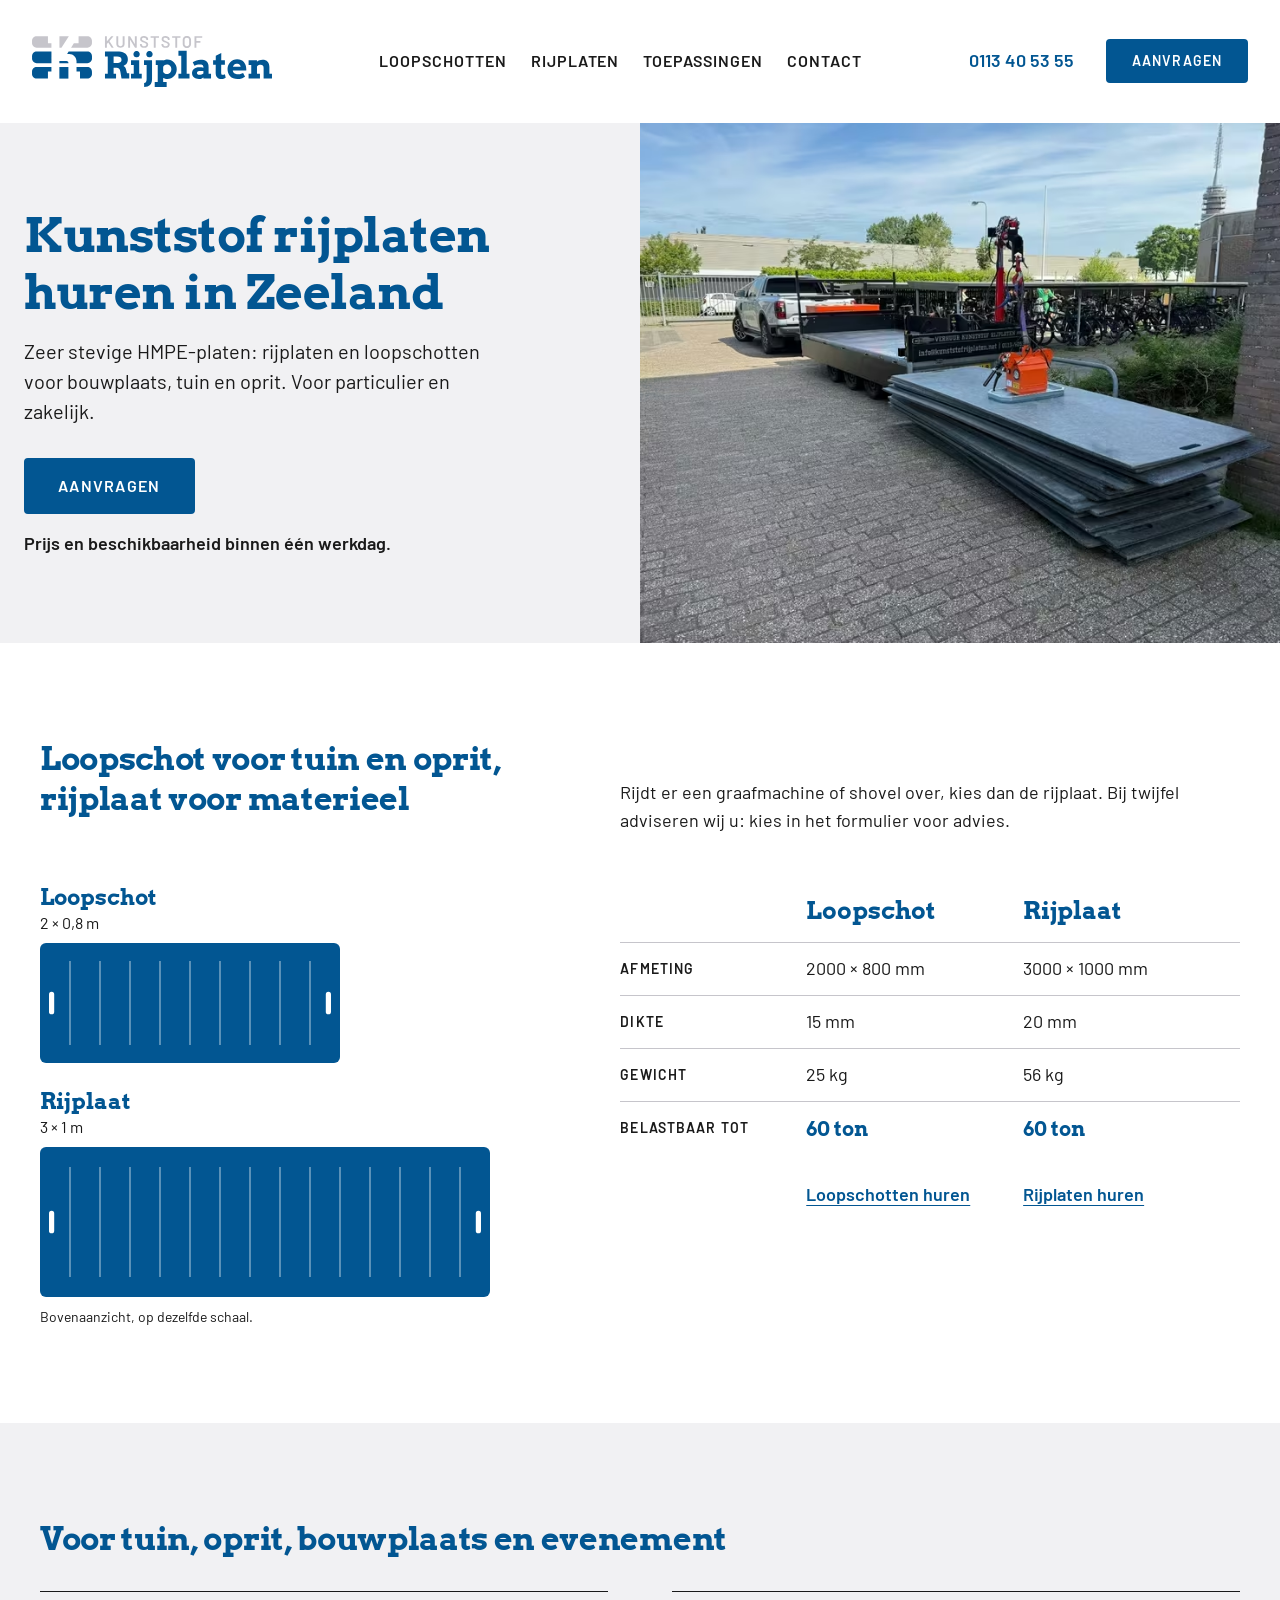
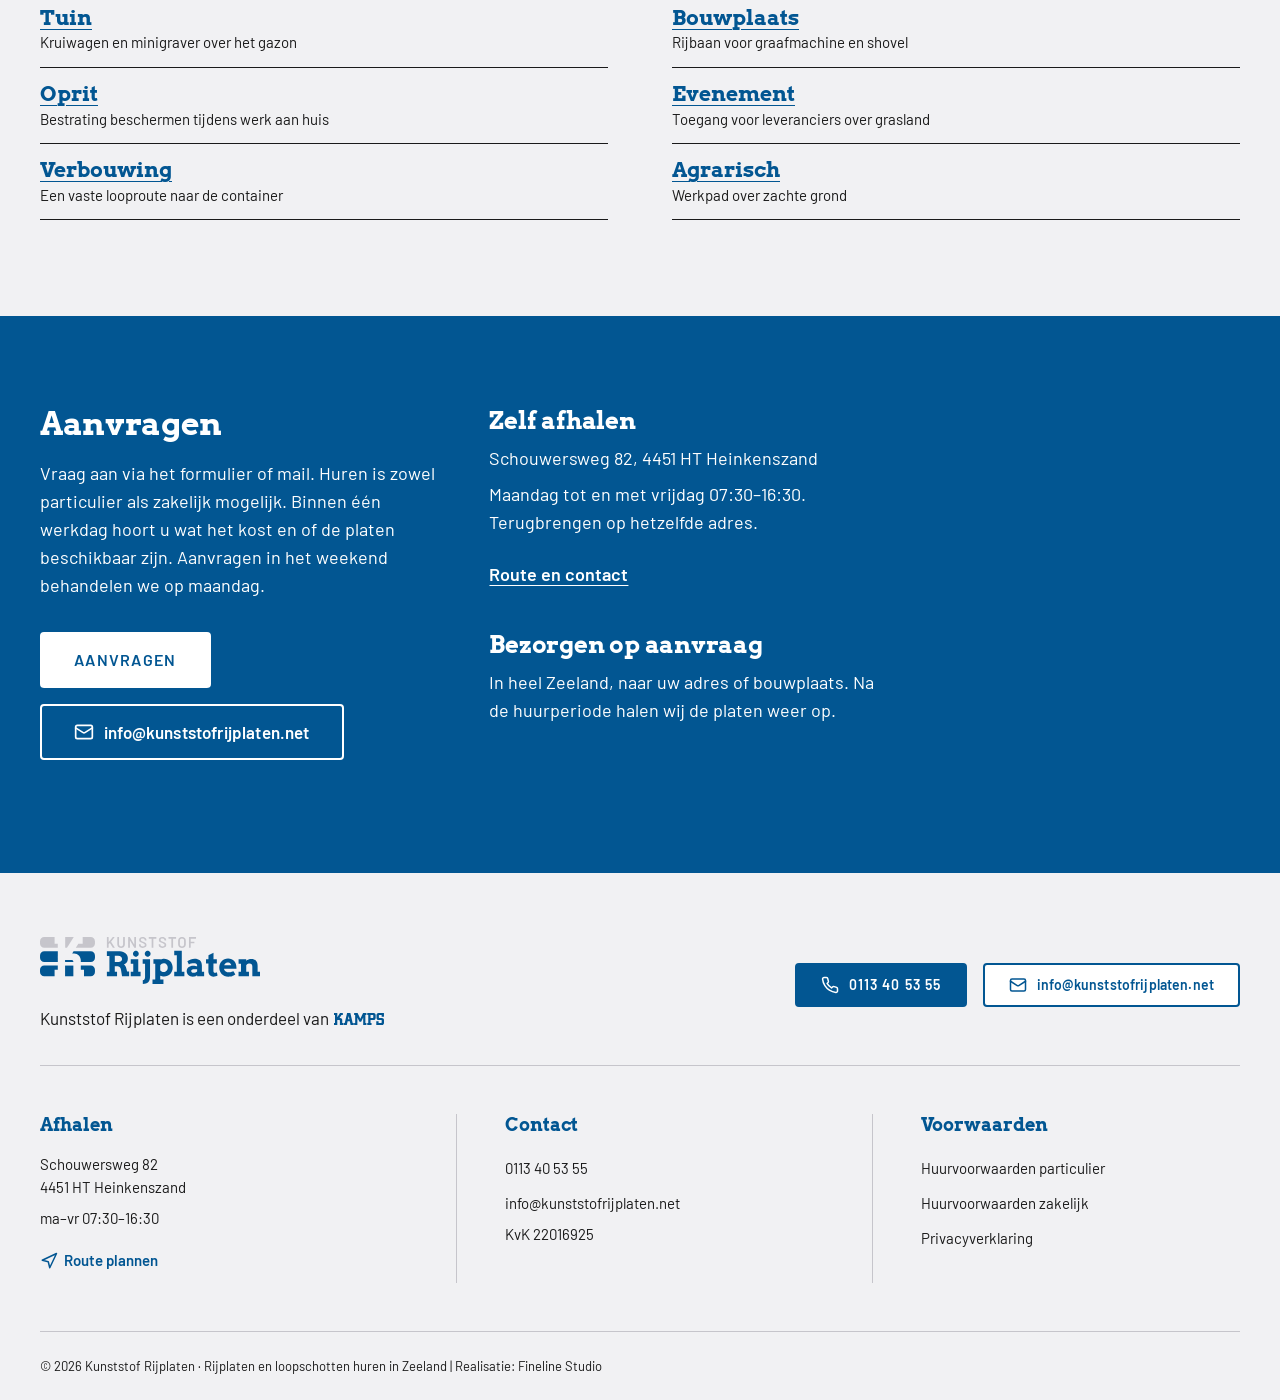
==== index.html @ 249c6bf2 "Lancering website" ====
<!doctype html>
<html lang="nl">
<head>
<meta charset="utf-8">
<meta name="viewport" content="width=device-width, initial-scale=1">
<meta http-equiv="Content-Security-Policy" content="default-src 'self'; script-src 'self'; style-src 'self'; img-src 'self'; font-src 'self'; connect-src 'self' https://formspree.io; form-action https://formspree.io; base-uri 'self'; object-src 'none'; upgrade-insecure-requests">
<meta name="referrer" content="strict-origin-when-cross-origin">
<title>Kunststof rijplaten huren in Zeeland | Kunststof Rijplaten</title>
<meta name="description" content="Rijplaten en loopschotten huren in Zeeland. Bezorgen of afhalen in Heinkenszand. Prijs en beschikbaarheid binnen één werkdag.">
<link rel="canonical" href="https://www.kunststofrijplaten.net/">
<meta property="og:type" content="website">
<meta property="og:url" content="https://www.kunststofrijplaten.net/">
<meta property="og:title" content="Kunststof rijplaten huren in Zeeland | Kunststof Rijplaten">
<meta property="og:description" content="Rijplaten en loopschotten huren in Zeeland. Bezorgen of afhalen in Heinkenszand. Prijs en beschikbaarheid binnen één werkdag.">
<meta property="og:image" content="https://www.kunststofrijplaten.net/assets/foto/deel.jpg">
<meta property="og:image:width" content="1200">
<meta property="og:image:height" content="630">
<meta property="og:locale" content="nl_NL">
<link rel="icon" href="favicon.svg" type="image/svg+xml">
<link rel="apple-touch-icon" href="apple-touch-icon.png">
<link rel="preload" href="assets/fonts/Arvo-Bold.woff2" as="font" type="font/woff2" crossorigin>
<link rel="preload" href="assets/fonts/Barlow-Regular.woff2" as="font" type="font/woff2" crossorigin>
<script src="assets/js/menu.js" defer></script>
<link rel="stylesheet" href="assets/css/stijl.css">
<script type="application/ld+json">
{
  "@context": "https://schema.org",
  "@type": "LocalBusiness",
  "@id": "https://www.kunststofrijplaten.net/#bedrijf",
  "name": "Kunststof Rijplaten",
  "url": "https://www.kunststofrijplaten.net/",
  "logo": "https://www.kunststofrijplaten.net/assets/logo/kunststof-rijplaten-logo-primair.svg",
  "image": "https://www.kunststofrijplaten.net/assets/foto/deel.jpg",
  "telephone": "+31113405355",
  "email": "info@kunststofrijplaten.net",
  "address": {
    "@type": "PostalAddress",
    "streetAddress": "Schouwersweg 82",
    "postalCode": "4451 HT",
    "addressLocality": "Heinkenszand",
    "addressCountry": "NL"
  },
  "geo": {
    "@type": "GeoCoordinates",
    "latitude": 51.4824,
    "longitude": 3.8165
  },
  "hasMap": "https://www.google.com/maps/search/?api=1&query=Kunststof%20Rijplaten%2C%20Schouwersweg%2082%2C%204451%20HT%20Heinkenszand",
  "sameAs": ["https://www.google.com/search?kgmid=/g/11zyfml3zk"],
  "areaServed": {
    "@type": "AdministrativeArea",
    "name": "Zeeland"
  },
  "openingHoursSpecification": [
    {
      "@type": "OpeningHoursSpecification",
      "dayOfWeek": ["Monday", "Tuesday", "Wednesday", "Thursday", "Friday"],
      "opens": "07:30",
      "closes": "16:30"
    }
  ],
  "parentOrganization": {
    "@type": "Organization",
    "name": "Kamps"
  }
}
</script>
</head>
<body>
<a class="naar-inhoud" href="#inhoud">Naar de inhoud</a>
<header class="kop">
  <div class="binnen kop__binnen">
    <a href="index.html" class="logo">
      <img src="assets/logo/kunststof-rijplaten-logo-primair.svg" alt="Kunststof Rijplaten, naar de homepage" width="240" height="51">
    </a>
    <button class="menuknop" type="button" aria-expanded="false" aria-controls="hoofdmenu" hidden>
      <span class="menuknop__icoon" aria-hidden="true"><span></span><span></span><span></span></span>
      <span class="menuknop__tekst">Menu</span>
    </button>
    <nav class="hoofdmenu" id="hoofdmenu" aria-label="Hoofdmenu">
      <ul>
        <li><a href="loopschotten-huren.html">Loopschotten</a></li>
        <li><a href="rijplaten-huren.html">Rijplaten</a></li>
        <li><a href="toepassingen.html">Toepassingen</a></li>
        <li><a href="contact.html">Contact</a></li>
      </ul>
    </nav>
    <a class="kop__tel" href="tel:+31113405355"><span class="kop__nummer">0113 40 53 55</span> <span class="kop__tijden">ma–vr 07:30–16:30</span></a>
    <a class="knop kop__knop" href="aanvragen.html">Aanvragen</a>
  </div>
</header>
<main id="inhoud">
<section class="held held--foto">
  <div class="binnen held__inhoud">
    <div class="held__tekst">
      <h1>Kunststof rijplaten huren in Zeeland</h1>
      <p class="inleiding">Zeer stevige HMPE-platen: rijplaten en loopschotten voor bouwplaats, tuin en oprit. Voor particulier en zakelijk.</p>
      <div class="held__actie">
        <a class="knop knop--groot" href="aanvragen.html">Aanvragen</a>
        <p>Prijs en beschikbaarheid binnen één werkdag.</p>
      </div>
    </div>
  </div>

  <picture class="held__foto"><source type="image/avif" srcset="assets/foto/aanhanger-800.avif 800w, assets/foto/aanhanger-1200.avif 1200w, assets/foto/aanhanger-1500.avif 1500w" sizes="(min-width: 960px) and (max-width: 1359px) 50vw, 100vw"><img src="assets/foto/aanhanger-1200.jpg" srcset="assets/foto/aanhanger-800.jpg 800w, assets/foto/aanhanger-1200.jpg 1200w, assets/foto/aanhanger-1500.jpg 1500w" sizes="(min-width: 960px) and (max-width: 1359px) 50vw, 100vw" width="1500" height="1125" alt="Aanhanger van Kunststof Rijplaten met laadkraan, naast een stapel kunststof rijplaten met een vacuümheffer erop." fetchpriority="high"></picture>
</section>

<section class="sectie">
  <div class="binnen">
    <div class="kopblok">
      <h2>Loopschot voor tuin en oprit, rijplaat voor materieel</h2>
      <p>Rijdt er een graafmachine of shovel over, kies dan de rijplaat. Bij twijfel adviseren wij u: kies in het formulier voor advies.</p>
    </div>

    <div class="vergelijk-raster">
      <figure class="schaaltekening">
        <svg class="tek" viewBox="0 0 452 416" role="img" aria-labelledby="schaal-tek">
          <title id="schaal-tek">Bovenaanzicht op dezelfde schaal: het loopschot van 2 bij 0,8 meter en de rijplaat van 3 bij 1 meter.</title>
          <text class="tekst-groot" x="0" y="22">Loopschot</text>
          <text class="maat-tekst" x="0" y="46">2 × 0,8 m</text>
          <rect class="plaat" x="0" y="60" width="300" height="120" rx="6"/>
          <path class="plaat-ribbel" d="M30 78v84M60 78v84M90 78v84M120 78v84M150 78v84M180 78v84M210 78v84M240 78v84M270 78v84"/>
          <rect class="handvat" x="9" y="108.8" width="5.2" height="22.5" rx="2.6"/><rect class="handvat" x="285.8" y="108.8" width="5.2" height="22.5" rx="2.6"/>
          <text class="tekst-groot" x="0" y="226">Rijplaat</text>
          <text class="maat-tekst" x="0" y="250">3 × 1 m</text>
          <rect class="plaat" x="0" y="264" width="450" height="150" rx="6"/>
          <path class="plaat-ribbel" d="M30 284v110M60 284v110M90 284v110M120 284v110M150 284v110M180 284v110M210 284v110M240 284v110M270 284v110M300 284v110M330 284v110M360 284v110M390 284v110M420 284v110"/>
          <rect class="handvat" x="9" y="327.8" width="5.2" height="22.5" rx="2.6"/><rect class="handvat" x="435.8" y="327.8" width="5.2" height="22.5" rx="2.6"/>
        </svg>
        <figcaption class="klein">Bovenaanzicht, op dezelfde schaal.</figcaption>
      </figure>
      <table class="vergelijk">
        <caption class="visueel-verborgen">Loopschot en rijplaat vergeleken</caption>
        <thead>
          <tr>
            <th scope="col"><span class="visueel-verborgen">Eigenschap</span></th>
            <th scope="col">Loopschot</th>
            <th scope="col">Rijplaat</th>
          </tr>
        </thead>
        <tbody>
          <tr><th scope="row">Afmeting</th><td>2000 × 800 mm</td><td>3000 × 1000 mm</td></tr>
          <tr><th scope="row">Dikte</th><td>15 mm</td><td>20 mm</td></tr>
          <tr><th scope="row">Gewicht</th><td>25 kg</td><td>56 kg</td></tr>
          <tr class="nadruk"><th scope="row">Belastbaar tot</th><td>60 ton</td><td>60 ton</td></tr>
        </tbody>
        <tfoot>
          <tr>
            <td></td>
            <td><a class="link-los" href="loopschotten-huren.html">Loopschotten huren</a></td>
            <td><a class="link-los" href="rijplaten-huren.html">Rijplaten huren</a></td>
          </tr>
        </tfoot>
      </table>
    </div>
  </div>
</section>

<section class="sectie sectie--grijs">
  <div class="binnen">
    <h2>Voor tuin, oprit, bouwplaats en evenement</h2>
    <div class="kolommen">
      <div>
        <ul class="linklijst">
          <li><a href="toepassingen.html#tuin">Tuin</a> <span>Kruiwagen en minigraver over het gazon</span></li>
          <li><a href="toepassingen.html#oprit">Oprit</a> <span>Bestrating beschermen tijdens werk aan huis</span></li>
          <li><a href="toepassingen.html#verbouwing">Verbouwing</a> <span>Een vaste looproute naar de container</span></li>
        </ul>
      </div>
      <div>
        <ul class="linklijst">
          <li><a href="toepassingen.html#bouw">Bouwplaats</a> <span>Rijbaan voor graafmachine en shovel</span></li>
          <li><a href="toepassingen.html#evenement">Evenement</a> <span>Toegang voor leveranciers over grasland</span></li>
          <li><a href="toepassingen.html#agrarisch">Agrarisch</a> <span>Werkpad over zachte grond</span></li>
        </ul>
      </div>
    </div>
  </div>
</section>

<section class="sectie blauw-vlak">
  <div class="binnen eind__raster">
    <div>
      <h2>Aanvragen</h2>
      <p>Vraag aan via het formulier of mail. Huren is zowel particulier als zakelijk mogelijk. Binnen één werkdag hoort u wat het kost en of de platen beschikbaar zijn. Aanvragen in het weekend behandelen we op maandag.</p>
      <div class="knoppen">
        <a class="knop knop--groot" href="aanvragen.html">Aanvragen</a>
        <a class="knop knop--groot knop--secundair knop--ico knop--geen-hoofdletters" href="mailto:info@kunststofrijplaten.net"><svg class="ico" viewBox="0 0 24 24" aria-hidden="true" focusable="false"><rect x="2" y="4" width="20" height="16" rx="2"/><path d="m22 7-8.97 5.7a1.94 1.94 0 0 1-2.06 0L2 7"/></svg>info@kunststofrijplaten.net</a>
      </div>
    </div>
    <div class="eind__levering">
      <h2>Zelf afhalen</h2>
      <address>Schouwersweg 82, 4451 HT Heinkenszand</address>
      <p>Maandag tot en met vrijdag 07:30–16:30. Terugbrengen op hetzelfde adres.</p>
      <a class="link-los" href="contact.html#afhalen">Route en contact</a>
      <h2>Bezorgen op aanvraag</h2>
      <p>In heel Zeeland, naar uw adres of bouwplaats. Na de huurperiode halen wij de platen weer op.</p>
    </div>
    <figure class="eind__foto">
      <picture class="foto"><source type="image/avif" srcset="assets/foto/bezorging-480.avif 480w, assets/foto/bezorging-800.avif 800w, assets/foto/bezorging-1200.avif 1200w" sizes="(min-width: 900px) 360px, 100vw"><img src="assets/foto/bezorging-480.jpg" srcset="assets/foto/bezorging-480.jpg 480w, assets/foto/bezorging-800.jpg 800w, assets/foto/bezorging-1200.jpg 1200w" sizes="(min-width: 900px) 360px, 100vw" width="1200" height="1440" alt="Stapel rijplaten naast de oprit van een nieuwbouwwoning, met de aanhanger en een Zeeuwse vlag." loading="lazy" decoding="async"></picture>
    </figure>
  </div>
</section>
</main>
<footer class="voet">
  <div class="binnen">
    <div class="voet__top">
      <div class="voet__merk">
        <a href="index.html" class="voet__logo">
          <img src="assets/logo/kunststof-rijplaten-logo-primair.svg" alt="Kunststof Rijplaten, naar de homepage" width="200" height="42" loading="lazy">
        </a>
        <p class="voet__kamps">Kunststof Rijplaten is een onderdeel <span class="geen-afbreking">van <a href="https://www.kampsstraalbedrijf.nl/"><img src="assets/logo/kamps-logo-blauw.svg" alt="Kamps" width="64" height="16" loading="lazy"></a></span></p>
      </div>
      <div class="voet__acties">
        <a class="knop knop--ico" href="tel:+31113405355"><svg class="ico" viewBox="0 0 24 24" aria-hidden="true" focusable="false"><path d="M22 16.92v3a2 2 0 0 1-2.18 2 19.79 19.79 0 0 1-8.63-3.07 19.5 19.5 0 0 1-6-6 19.79 19.79 0 0 1-3.07-8.67A2 2 0 0 1 4.11 2h3a2 2 0 0 1 2 1.72c.13.96.36 1.9.7 2.81a2 2 0 0 1-.45 2.11L8.09 9.91a16 16 0 0 0 6 6l1.27-1.27a2 2 0 0 1 2.11-.45c.91.34 1.85.57 2.81.7A2 2 0 0 1 22 16.92Z"/></svg>0113 40 53 55</a>
        <a class="knop knop--secundair knop--ico knop--geen-hoofdletters" href="mailto:info@kunststofrijplaten.net"><svg class="ico" viewBox="0 0 24 24" aria-hidden="true" focusable="false"><rect x="2" y="4" width="20" height="16" rx="2"/><path d="m22 7-8.97 5.7a1.94 1.94 0 0 1-2.06 0L2 7"/></svg>info@kunststofrijplaten.net</a>
      </div>
    </div>
    <div class="voet__raster">
      <div>
        <h2>Afhalen</h2>
        <address>Schouwersweg 82<br>4451 HT Heinkenszand</address>
        <p>ma–vr 07:30–16:30</p>
        <a class="voet__route" href="https://www.google.com/maps/dir/?api=1&amp;destination=Schouwersweg%2082%2C%204451%20HT%20Heinkenszand"><svg class="ico" viewBox="0 0 24 24" aria-hidden="true" focusable="false"><path d="M3 11 22 2l-9 19-2-8-8-2Z"/></svg>Route plannen</a>
      </div>
      <div>
        <h2>Contact</h2>
        <ul>
          <li><a href="tel:+31113405355">0113 40 53 55</a></li>
          <li><a href="mailto:info@kunststofrijplaten.net">info@kunststofrijplaten.net</a></li>
          <li>KvK 22016925</li>
        </ul>
      </div>
      <div>
        <h2>Voorwaarden</h2>
        <ul>
          <li><a href="voorwaarden-particulier.html">Huurvoorwaarden particulier</a></li>
          <li><a href="voorwaarden-zakelijk.html">Huurvoorwaarden zakelijk</a></li>
          <li><a href="privacy.html">Privacyverklaring</a></li>
        </ul>
      </div>
    </div>
    <p class="voet__onder">© 2026 Kunststof Rijplaten · Rijplaten en loopschotten huren in Zeeland | Realisatie: <a class="voet__maker" href="https://www.finelinestudio.nl">Fineline Studio</a></p>
  </div>
</footer>
</body>
</html>
---- assets/css/stijl.css ----
/* Kunststof Rijplaten */

@font-face {
  font-family: "Arvo";
  src: url("../fonts/Arvo-Bold.woff2") format("woff2");
  font-weight: 700;
  font-display: swap;
}
@font-face {
  font-family: "Barlow";
  src: url("../fonts/Barlow-Regular.woff2") format("woff2");
  font-weight: 400;
  font-display: swap;
}
@font-face {
  font-family: "Barlow";
  src: url("../fonts/Barlow-SemiBold.woff2") format("woff2");
  font-weight: 600;
  font-display: swap;
}

:root {
  --kr-blauw: #025692;
  --kr-grijs: #C6C5CB;
  --kr-lichtgrijs: #F1F1F3;
  --kr-tekst: #1A1A1A;
  --kr-wit: #FFFFFF;

  --kr-font-kop: "Arvo", Rockwell, Georgia, serif;
  --kr-font-tekst: "Barlow", "Helvetica Neue", Arial, sans-serif;

  --kr-ruimte-1: 8px;
  --kr-ruimte-2: 16px;
  --kr-ruimte-3: 24px;
  --kr-ruimte-4: 32px;
  --kr-ruimte-6: 48px;
  --kr-ruimte-8: 64px;
  --kr-ruimte-12: 96px;
  --kr-radius: 4px;
  --kr-breedte: 1200px;
  --kr-kop-3: clamp(1.3125rem, 1.2rem + 0.4vw, 1.5rem);

  --rand: 16px;
  --sectie: var(--kr-ruimte-8);
}

@media (min-width: 768px) {
  :root {
    --rand: 24px;
    --sectie: var(--kr-ruimte-12);
  }
}


/* Basis */

*, *::before, *::after { box-sizing: border-box; }

html { -webkit-text-size-adjust: 100%; }

body {
  margin: 0;
  background: var(--kr-wit);
  color: var(--kr-tekst);
  font-family: var(--kr-font-tekst);
  font-weight: 400;
  font-size: clamp(1.0625rem, 1rem + 0.25vw, 1.125rem);
  line-height: 1.55;
}

img, svg { display: block; max-width: 100%; height: auto; }
figure { margin: 0; }
address { font-style: normal; }
ul, ol { margin: 0; padding: 0; }

h1, h2, h3 {
  margin: 0 0 var(--kr-ruimte-2);
  color: var(--kr-blauw);
  font-family: var(--kr-font-kop);
  font-weight: 700;
  overflow-wrap: break-word;
  hyphens: auto;
}
h1 { font-size: clamp(2rem, 1.4rem + 2.4vw, 3rem); line-height: 1.17; letter-spacing: -0.01em; }
h2 { font-size: clamp(1.625rem, 1.4rem + 0.9vw, 2rem); line-height: 1.25; letter-spacing: -0.01em; }
h3 { font-size: var(--kr-kop-3); line-height: 1.33; }

p { margin: 0 0 var(--kr-ruimte-2); max-width: 68ch; }
p:last-child { margin-bottom: 0; }

a {
  color: var(--kr-blauw);
  text-decoration-thickness: 1px;
  text-underline-offset: 0.2em;
}
a:hover { text-decoration-thickness: 2px; }

:focus-visible { outline: 3px solid var(--kr-blauw); outline-offset: 3px; }

.klein { font-size: 0.875rem; line-height: 1.43; }

.visueel-verborgen {
  position: absolute !important;
  width: 1px;
  height: 1px;
  overflow: hidden;
  clip: rect(0 0 0 0);
  white-space: nowrap;
}

.naar-inhoud {
  position: absolute;
  top: -100px;
  left: var(--rand);
  z-index: 10;
  padding: var(--kr-ruimte-1) var(--kr-ruimte-2);
  border-radius: var(--kr-radius);
  background: var(--kr-blauw);
  color: var(--kr-wit);
}
.naar-inhoud:focus { top: var(--kr-ruimte-1); }


/* Opbouw */

.binnen {
  max-width: calc(var(--kr-breedte) + 2 * var(--rand));
  margin-inline: auto;
  padding-inline: var(--rand);
}

.sectie { padding-block: var(--sectie); }
.sectie--grijs { background: var(--kr-lichtgrijs); }
.sectie--kop { padding-top: var(--kr-ruimte-6); }

.blauw-vlak { background: var(--kr-blauw); color: var(--kr-wit); }
.blauw-vlak h2,
.blauw-vlak h3,
.blauw-vlak a { color: var(--kr-wit); }
.blauw-vlak :focus-visible { outline-color: var(--kr-wit); }

.kolommen { display: grid; gap: var(--kr-ruimte-6); }
h2 + .kolommen { margin-top: var(--kr-ruimte-4); }

@media (min-width: 800px) {
  .kolommen { grid-template-columns: 1fr 1fr; gap: var(--kr-ruimte-8); }
}


/* Knoppen en losse links */

.knop {
  display: inline-flex;
  align-items: center;
  justify-content: center;
  min-height: 44px;
  padding: 0 var(--kr-ruimte-3);
  border: 2px solid var(--kr-blauw);
  border-radius: var(--kr-radius);
  background: var(--kr-blauw);
  color: var(--kr-wit);
  font-family: var(--kr-font-tekst);
  font-weight: 600;
  font-size: 0.875rem;
  line-height: 1.2;
  letter-spacing: 0.08em;
  text-transform: uppercase;
  text-decoration: none;
  cursor: pointer;
  transition: background-color 0.15s ease, color 0.15s ease, border-color 0.15s ease;
}

/* Hover en klik */

.knop:hover,
.knop:active { border-color: var(--kr-blauw); background: var(--kr-wit); color: var(--kr-blauw); }

.knop--secundair { background: transparent; color: var(--kr-blauw); }
.knop--secundair:hover,
.knop--secundair:active { border-color: var(--kr-blauw); background: var(--kr-blauw); color: var(--kr-wit); }

.knop--groot { min-height: 56px; padding: 0 var(--kr-ruimte-4); font-size: 1rem; }

.blauw-vlak .knop { border-color: var(--kr-wit); background: var(--kr-wit); color: var(--kr-blauw); }
.blauw-vlak .knop:hover,
.blauw-vlak .knop:active { border-color: var(--kr-wit); background: transparent; color: var(--kr-wit); }
.blauw-vlak .knop--secundair { background: transparent; color: var(--kr-wit); }
.blauw-vlak .knop--secundair:hover,
.blauw-vlak .knop--secundair:active { background: var(--kr-wit); color: var(--kr-blauw); }

/* Knop met icoon ervoor */

.knop--ico { gap: 10px; }
.knop .ico { flex: none; width: 18px; height: 18px; }
.knop--groot .ico { width: 20px; height: 20px; }

/* E-mailadressen  */

.knop--geen-hoofdletters { letter-spacing: 0.01em; text-transform: none; }
.knop--groot.knop--geen-hoofdletters { font-size: 1.0625rem; }

/* Lijniconen */

.ico {
  fill: none;
  stroke: currentColor;
  stroke-width: 2;
  stroke-linecap: round;
  stroke-linejoin: round;
}

.knoppen { display: flex; flex-wrap: wrap; gap: var(--kr-ruimte-2); margin-top: var(--kr-ruimte-4); }

/* Losse link */

.link-los {
  display: inline-flex;
  align-items: center;
  min-height: 44px;
  font-weight: 600;
}

/* Header Mobiel. */

.kop__binnen {
  display: grid;
  grid-template-columns: auto 1fr auto;
  grid-template-areas:
    "logo logo knop"
    "tel  menu menu";
  align-items: center;
  gap: var(--kr-ruimte-1) var(--kr-ruimte-3);
  padding-top: var(--kr-ruimte-2);
}

.logo { grid-area: logo; justify-self: start; padding-block: 4px; }
.logo img { width: 200px; }

.kop__knop { grid-area: knop; }

.kop__tel {
  grid-area: tel;
  display: inline-flex;
  align-items: center;
  gap: var(--kr-ruimte-1);
  min-height: 44px;
  color: var(--kr-tekst);
  text-decoration: none;
  white-space: nowrap;
}
.kop__nummer { color: var(--kr-blauw); font-weight: 600; }
.kop__tijden { display: none; font-size: 0.875rem; }
.kop__tel:hover .kop__nummer { text-decoration: underline; }

/* Padding */

.hoofdmenu { grid-area: menu; overflow-x: auto; scrollbar-width: none; padding: 6px; margin: -6px; }
.hoofdmenu::-webkit-scrollbar { display: none; }
.hoofdmenu ul { display: flex; gap: var(--kr-ruimte-2); list-style: none; }
.hoofdmenu a {
  display: flex;
  align-items: center;
  min-height: 44px;
  color: var(--kr-tekst);
  font-weight: 600;
  font-size: 1rem;
  letter-spacing: 0.06em;
  text-transform: uppercase;
  text-decoration: none;
  white-space: nowrap;
  transition: color 0.15s ease;
}

/* Header koppen */

.hoofdmenu a:hover,
.hoofdmenu a:active,
.hoofdmenu a[aria-current="page"] {
  color: var(--kr-blauw);
  text-decoration: underline;
  text-decoration-color: var(--kr-blauw);
  text-decoration-thickness: 2px;
  text-underline-offset: 6px;
}

/* Hamburgermenu */

.menuknop {
  grid-area: menuknop;
  display: inline-flex;
  align-items: center;
  gap: 10px;
  min-height: 44px;
  padding: 0 14px;
  border: 2px solid var(--kr-blauw);
  border-radius: var(--kr-radius);
  background: var(--kr-wit);
  color: var(--kr-blauw);
  font: 600 0.875rem/1 var(--kr-font-tekst);
  letter-spacing: 0.08em;
  text-transform: uppercase;
  cursor: pointer;
}
.menuknop[hidden] { display: none; }
.menuknop:hover,
.menuknop:active { background: var(--kr-blauw); color: var(--kr-wit); }

.menuknop__icoon { position: relative; display: block; width: 20px; height: 14px; }
.menuknop__icoon span {
  position: absolute;
  left: 0;
  width: 100%;
  height: 2px;
  border-radius: 1px;
  background: currentColor;
  transition: transform 0.2s ease, opacity 0.2s ease, top 0.2s ease;
}
.menuknop__icoon span:nth-child(1) { top: 0; }
.menuknop__icoon span:nth-child(2) { top: 6px; }
.menuknop__icoon span:nth-child(3) { top: 12px; }

/* Open: kruis */

.menuknop[aria-expanded="true"] .menuknop__icoon span:nth-child(1) { top: 6px; transform: rotate(45deg); }
.menuknop[aria-expanded="true"] .menuknop__icoon span:nth-child(2) { opacity: 0; }
.menuknop[aria-expanded="true"] .menuknop__icoon span:nth-child(3) { top: 6px; transform: rotate(-45deg); }

@media (max-width: 639px) {
  .kop--js .kop__binnen {
    grid-template-columns: 1fr auto;
    grid-template-areas:
      "logo menuknop"
      "tel  knop"
      "menu menu";
  }
  .kop--js .hoofdmenu { display: none; overflow: visible; }
  .kop--open .hoofdmenu { display: block; }
  .kop--js .hoofdmenu ul {
    flex-direction: column;
    gap: 0;
    margin-top: var(--kr-ruimte-1);
    border-top: 1px solid var(--kr-grijs);
  }
  .kop--js .hoofdmenu li { border-bottom: 1px solid var(--kr-grijs); }
  .kop--js .hoofdmenu a { min-height: 56px; font-size: 1.0625rem; }
  .kop--js .hoofdmenu a[aria-current="page"] { padding-left: 12px; border-left: 4px solid var(--kr-blauw); }
  .kop--open { padding-bottom: var(--kr-ruimte-2); }
}

@media (min-width: 640px) {
  .menuknop { display: none; }
  .logo img { width: 240px; }
  .kop__binnen {
    grid-template-columns: auto 1fr auto auto;
    grid-template-areas:
      "logo . tel knop"
      "menu menu menu menu";
  }
  .kop__tijden { display: inline; }
}

@media (min-width: 1240px) {
  .kop__binnen {
    grid-template-areas: "logo menu tel knop";
    column-gap: var(--kr-ruimte-4);
    /* Header breder dan de inhoud, zodat het logo dichter bij de rand staat */
    max-width: none;
    padding-block: var(--kr-ruimte-4);
    padding-inline: var(--kr-ruimte-4);
  }
  .logo img { width: 240px; }
  .hoofdmenu { justify-self: center; }
  .hoofdmenu ul { gap: var(--kr-ruimte-3); }
  /* Grotere menuletters: openingstijden pas tonen als er ruimte voor is */
  .kop__tijden { display: none; }
}

@media (min-width: 1480px) {
  .kop__binnen { column-gap: var(--kr-ruimte-6); padding-inline: var(--kr-ruimte-6); }
  .logo img { width: 260px; }
  .hoofdmenu ul { gap: var(--kr-ruimte-4); }
  .kop__tijden { display: inline; }
}

/* Hero */

.held { padding-block: var(--kr-ruimte-6); }
.held--kort { padding-bottom: 0; }

.held__raster { display: grid; gap: var(--kr-ruimte-6); align-items: center; }

.inleiding { font-size: 1.25rem; line-height: 1.5; }

.held__actie {
  display: flex;
  flex-wrap: wrap;
  align-items: center;
  gap: var(--kr-ruimte-2) var(--kr-ruimte-3);
  margin-top: var(--kr-ruimte-4);
}
.held__actie p { font-weight: 600; }

/* Foto's */

.foto img { width: 100%; height: auto; border-radius: var(--kr-radius); }
figure figcaption { margin-top: var(--kr-ruimte-1); font-size: 0.875rem; line-height: 1.43; }

/* Foto naast tekst */

.foto-tekst { display: grid; gap: var(--kr-ruimte-4); align-items: center; }
.foto-tekst__tekst h2 + p { margin-bottom: var(--kr-ruimte-4); }
.foto-tekst__tekst p:last-child { margin-bottom: 0; }

@media (min-width: 900px) {
  .foto-tekst { grid-template-columns: 7fr 5fr; gap: var(--kr-ruimte-8); }
}

@media (min-width: 960px) {
  .held { padding-block: var(--kr-ruimte-8); }
  /* Moet na .held staan, anders wint de grotere padding-bottom */
  .held--kort { padding-bottom: 0; }
  .held__raster { grid-template-columns: 5fr 6fr; gap: var(--kr-ruimte-8); }
}

/* Hero met foto over de volle breedte */

.held--foto { padding: 0; background: var(--kr-lichtgrijs); }
.held--foto .held__inhoud { padding-block: var(--kr-ruimte-6); }
.held__foto img { width: 100%; aspect-ratio: 4 / 3; object-fit: cover; object-position: 60% 60%; }

@media (min-width: 960px) {
  .held--foto { display: grid; grid-template-columns: 1fr 1fr; }
  .held--foto .held__inhoud {
    display: flex;
    align-items: center;
    max-width: none;
    margin: 0;
    padding-block: var(--kr-ruimte-8);
    padding-right: var(--kr-ruimte-4);
  }
  .held__tekst { max-width: 30rem; }
  .held__foto { position: relative; min-height: 520px; }
  .held__foto img { position: absolute; inset: 0; height: 100%; aspect-ratio: auto; object-position: 62% 60%; }
}

@media (min-width: 1360px) {
  .held--foto { display: block; position: relative; }
  .held--foto .held__inhoud {
    position: relative;
    z-index: 1;
    align-items: flex-end;
    max-width: calc(var(--kr-breedte) + 2 * var(--rand));
    /* Hero past onder de header in het scherm (header is hier 135 px hoog) */
    min-height: max(600px, min(56vw, 100svh - 135px));
    margin-inline: auto;
    padding-block: var(--kr-ruimte-8);
  }
  .held__foto { position: absolute; inset: 0; min-height: 0; }
  .held__foto img { object-position: 50% 75%; }
}

/* Technische tekeningen */

.tek { font-family: var(--kr-font-tekst); }
.tek .plaat { fill: var(--kr-blauw); }
.tek .plaat-ribbel { fill: none; stroke: var(--kr-wit); stroke-opacity: 0.35; stroke-width: 2; }
.tek .handvat { fill: var(--kr-wit); }
.tek .plaat-stippel { fill: none; stroke: var(--kr-tekst); stroke-dasharray: 4 4; }
.tek .maat { fill: none; stroke: var(--kr-tekst); stroke-width: 1; }
.tek .maat-pijl { fill: var(--kr-tekst); }
.tek .maat-tekst { fill: var(--kr-tekst); font-size: 16px; }
.tek .tekst-label { fill: var(--kr-tekst); font-size: 14px; font-weight: 600; letter-spacing: 0.08em; text-transform: uppercase; }
.tek .tekst-groot { fill: var(--kr-blauw); font-family: var(--kr-font-kop); font-weight: 700; font-size: 22px; }


/* Homepage */

.kopblok { display: grid; gap: var(--kr-ruimte-2) var(--kr-ruimte-8); margin-bottom: var(--kr-ruimte-6); }
@media (min-width: 900px) {
  .kopblok { grid-template-columns: 5fr 6fr; align-items: end; }
}

.vergelijk { width: 100%; border-collapse: collapse; table-layout: fixed; }
.vergelijk th,
.vergelijk td { padding: 12px 12px 12px 0; text-align: left; vertical-align: top; }
.vergelijk thead th {
  padding-bottom: var(--kr-ruimte-2);
  color: var(--kr-blauw);
  font-family: var(--kr-font-kop);
  font-size: var(--kr-kop-3);
  line-height: 1.33;
}
.vergelijk thead th:first-child { width: 30%; }
.vergelijk tbody tr { border-top: 1px solid var(--kr-grijs); }
.vergelijk tbody th {
  padding-top: 15px;
  font-weight: 600;
  font-size: 0.875rem;
  letter-spacing: 0.08em;
  text-transform: uppercase;
}
.vergelijk .nadruk td { color: var(--kr-blauw); font-family: var(--kr-font-kop); font-weight: 700; font-size: 1.25rem; }
.vergelijk tfoot td { padding-top: var(--kr-ruimte-2); }

.vergelijk-raster { display: grid; gap: var(--kr-ruimte-6); align-items: start; }
.schaaltekening { max-width: 452px; }

@media (min-width: 900px) {
  .vergelijk-raster { grid-template-columns: 5fr 6fr; gap: var(--kr-ruimte-8); }
}

@media (max-width: 560px) {
  .vergelijk thead th:first-child { width: 28%; }
  .vergelijk th,
  .vergelijk td { padding-right: 8px; }
  .vergelijk tbody th { font-size: 0.75rem; letter-spacing: 0.04em; }
  .vergelijk thead th { font-size: 1.125rem; }
}

.linklijst { list-style: none; border-top: 1px solid var(--kr-tekst); }
.linklijst li { display: grid; padding-block: 12px; border-bottom: 1px solid var(--kr-tekst); }
.linklijst a { font-family: var(--kr-font-kop); font-weight: 700; font-size: 1.3125rem; line-height: 1.33; }
.linklijst span { font-size: 0.9375rem; }
.linklijst--smal { max-width: 560px; margin-top: var(--kr-ruimte-4); }

.eind__raster { display: grid; gap: var(--kr-ruimte-6); }
.eind__levering h2 { margin-bottom: var(--kr-ruimte-1); font-size: var(--kr-kop-3); line-height: 1.33; }
.eind__levering h2 + p,
.eind__levering address { margin-bottom: var(--kr-ruimte-1); }
.eind__levering p + h2,
.eind__levering a + h2 { margin-top: var(--kr-ruimte-4); }

.eind__foto { max-width: 420px; }

@media (min-width: 900px) {
  .eind__raster { grid-template-columns: 4fr 4fr 3fr; gap: var(--kr-ruimte-4); }
  .eind__foto { max-width: none; }
  /* Bovenkant van de hoofdletters op één lijn met de bovenkant van de foto:
     de ruimte boven de letters in de regelhoogte (Arvo) wordt weggehaald. */
  .eind__raster > div:first-child > h2:first-child { margin-top: -0.24em; }
  .eind__levering > h2:first-child { margin-top: -0.28em; }
}
@media (min-width: 1080px) {
  .eind__raster { gap: var(--kr-ruimte-6); }
}

/* Productpagina's */

.specs { display: grid; grid-template-columns: 1fr 1fr; gap: 0 var(--kr-ruimte-3); margin: var(--kr-ruimte-4) 0 0; }
.specs div { padding-block: 12px; border-top: 1px solid var(--kr-grijs); }
.specs dt { font-weight: 600; font-size: 0.875rem; letter-spacing: 0.08em; text-transform: uppercase; }
.specs dd { margin: 0; color: var(--kr-blauw); font-family: var(--kr-font-kop); font-weight: 700; font-size: 1.25rem; }

/* Toepassingen */

.springlinks { display: flex; flex-wrap: wrap; gap: 0 var(--kr-ruimte-3); margin-top: var(--kr-ruimte-3); list-style: none; }
.springlinks a { display: inline-flex; align-items: center; min-height: 44px; font-weight: 600; }

.toepassingen-lijst { padding-top: var(--kr-ruimte-4); }

.toepassing {
  display: grid;
  gap: var(--kr-ruimte-2) var(--kr-ruimte-8);
  padding-block: var(--kr-ruimte-6);
  border-top: 1px solid var(--kr-grijs);
  scroll-margin-top: var(--kr-ruimte-2);
}
.toepassing h2 { margin-bottom: var(--kr-ruimte-1); }
.toepassing__foto { max-width: 420px; margin-block: var(--kr-ruimte-3); }
.toepassing__product { font-weight: 600; }

.links-naast { display: flex; flex-wrap: wrap; gap: 0 var(--kr-ruimte-4); }

@media (min-width: 900px) {
  .toepassing { grid-template-columns: 4fr 7fr; }
}

/* Slotblok onderaan */

.slot { padding-block: var(--kr-ruimte-8); margin-top: var(--sectie); }
.sectie + .slot { margin-top: 0; }
.slot__raster { display: grid; gap: var(--kr-ruimte-3); align-items: center; }
.slot .knoppen { margin-top: 0; }

@media (min-width: 900px) {
  .slot__raster { grid-template-columns: 1fr auto; gap: var(--kr-ruimte-8); }
}

/* Footer */

.voet {
  padding-block: var(--kr-ruimte-6) var(--kr-ruimte-3);
  border-top: 4px solid var(--kr-blauw);
  background: var(--kr-lichtgrijs);
  font-size: 0.9375rem;
}

.voet__top {
  display: grid;
  gap: var(--kr-ruimte-3);
  padding-bottom: var(--kr-ruimte-4);
  border-bottom: 1px solid var(--kr-grijs);
}
.voet__logo { display: inline-block; }
.voet__logo img { width: 220px; margin-bottom: var(--kr-ruimte-2); }
.voet__acties { display: flex; flex-wrap: wrap; gap: var(--kr-ruimte-2); }
.voet__acties .knop--secundair { background: var(--kr-wit); }
.voet__acties .knop--secundair:hover,
.voet__acties .knop--secundair:active { background: var(--kr-blauw); }

.voet__raster {
  display: grid;
  gap: var(--kr-ruimte-4);
  padding-block: var(--kr-ruimte-4);
}
.voet h2 {
  margin-bottom: var(--kr-ruimte-2);
  color: var(--kr-blauw);
  font-family: var(--kr-font-kop);
  font-weight: 700;
  font-size: 1.125rem;
  letter-spacing: 0;
}
.voet address,
.voet__raster p { margin-bottom: var(--kr-ruimte-1); }
.voet ul { display: grid; gap: 4px; list-style: none; }
.voet__raster a { color: var(--kr-tekst); text-decoration: none; }
.voet__raster a:hover { color: var(--kr-blauw); text-decoration: underline; }
.voet ul a { display: inline-block; padding-block: 4px; }

.voet__route {
  display: inline-flex;
  align-items: center;
  gap: 6px;
  min-height: 44px;
  font-weight: 600;
}
.voet__raster .voet__route { color: var(--kr-blauw); }
.voet__route .ico { width: 18px; height: 18px; }

.voet__onder {
  max-width: none;
  padding-top: var(--kr-ruimte-3);
  border-top: 1px solid var(--kr-grijs);
  font-size: 0.8125rem;
}

@media (min-width: 800px) {
  .voet { padding-top: var(--kr-ruimte-8); }
  .voet__top { grid-template-columns: 1fr auto; align-items: center; gap: var(--kr-ruimte-6); }
  .voet__raster { grid-template-columns: repeat(3, 1fr); gap: var(--kr-ruimte-6); padding-block: var(--kr-ruimte-6); }
  .voet__raster > div + div { padding-left: var(--kr-ruimte-6); border-left: 1px solid var(--kr-grijs); }
}

/* Aanvraagformulier */

.aanvraag { display: grid; gap: var(--kr-ruimte-6); padding-block: var(--kr-ruimte-6) var(--sectie); }
.aanvraag__zij { align-self: start; }

@media (min-width: 960px) {
  .aanvraag { grid-template-columns: 7fr 4fr; gap: var(--kr-ruimte-8); }
  .aanvraag__zij { position: sticky; top: var(--kr-ruimte-3); }
}

.formulier { margin-top: var(--kr-ruimte-6); }

fieldset { min-width: 0; margin: 0 0 var(--kr-ruimte-6); padding: 0; border: 0; }

legend {
  margin-bottom: var(--kr-ruimte-2);
  padding: 0;
  color: var(--kr-blauw);
  font-family: var(--kr-font-kop);
  font-weight: 700;
  font-size: var(--kr-kop-3);
  line-height: 1.33;
}

.veld { display: grid; gap: 4px; margin-bottom: var(--kr-ruimte-3); }
.veld label { font-weight: 600; }
.veld__hint { font-size: 0.875rem; }
fieldset > .veld__hint { margin-top: calc(-1 * var(--kr-ruimte-1)); margin-bottom: var(--kr-ruimte-2); }
.veld__optioneel { font-weight: 400; }
.veld--smal input { max-width: 12ch; }
.aantallen { display: flex; flex-wrap: wrap; gap: 0 var(--kr-ruimte-4); }

.velden-rij { display: grid; gap: 0 var(--kr-ruimte-3); }
@media (min-width: 560px) {
  .velden-rij { grid-template-columns: 1fr 1fr; }
}

input,
textarea {
  width: 100%;
  min-height: 48px;
  padding: var(--kr-ruimte-1) var(--kr-ruimte-2);
  border: 2px solid var(--kr-tekst);
  border-radius: var(--kr-radius);
  background: var(--kr-wit);
  color: var(--kr-tekst);
  font: inherit;
}
textarea { min-height: 120px; resize: vertical; }
input:focus-visible,
textarea:focus-visible { border-color: var(--kr-blauw); }

.keuzes { display: grid; gap: var(--kr-ruimte-1); margin-bottom: var(--kr-ruimte-3); }
@media (min-width: 560px) {
  .keuzes--2 { grid-template-columns: repeat(2, 1fr); }
}

.keuze {
  display: flex;
  align-items: flex-start;
  gap: var(--kr-ruimte-1);
  min-height: 56px;
  padding: 14px var(--kr-ruimte-2);
  border: 2px solid var(--kr-tekst);
  border-radius: var(--kr-radius);
  line-height: 1.35;
  cursor: pointer;
}
.keuze input { flex: none; width: 20px; height: 20px; min-height: 0; margin: 1px 0 0; accent-color: var(--kr-blauw); }
.keuze__titel { font-weight: 600; }
.keuze__toelichting { display: block; margin-top: 2px; font-size: 0.875rem; }
.keuze:has(input:checked) { border-color: var(--kr-blauw); background: var(--kr-blauw); color: var(--kr-wit); }
.keuze:has(input:checked) input { accent-color: var(--kr-wit); }
.keuze:has(input:focus-visible) { outline: 3px solid var(--kr-blauw); outline-offset: 3px; }

@supports selector(:has(*)) {
  .alleen-bij { display: none; }
  .formulier:has(.kies-levering:checked) .blok-locatie { display: block; }

  /* Eerst kiezen: particulier of zakelijk */

  .aanvraag-formulier { display: none; }
  .aanvraag:has(#type-particulier:checked) #form-particulier,
  .aanvraag:has(#type-zakelijk:checked) #form-zakelijk { display: block; }
}

.huurtype { margin-top: var(--kr-ruimte-4); margin-bottom: 0; }
.formulier__titel {
  margin-bottom: var(--kr-ruimte-4);
  padding-top: var(--kr-ruimte-4);
  border-top: 4px solid var(--kr-blauw);
  font-size: 1.75rem;
}

/* Losse vinkjes */

.vinkje { display: flex; align-items: flex-start; gap: var(--kr-ruimte-1); margin-bottom: var(--kr-ruimte-2); line-height: 1.45; cursor: pointer; }
.vinkje input { flex: none; width: 20px; height: 20px; min-height: 0; margin: 2px 0 0; accent-color: var(--kr-blauw); }
.vinkje--los { margin-bottom: var(--kr-ruimte-3); }
.vinkje:has(input:focus-visible) { outline: 3px solid var(--kr-blauw); outline-offset: 3px; }
.vinkje:has(+ .fout) { margin-bottom: var(--kr-ruimte-1); }
.vinkje:has(input:user-invalid) input { outline: 2px solid var(--kr-tekst); outline-offset: 1px; }
.herroeping { margin-top: var(--kr-ruimte-3); padding: var(--kr-ruimte-2); border-left: 4px solid var(--kr-blauw); background: var(--kr-lichtgrijs); }
.herroeping .vinkje { margin-bottom: var(--kr-ruimte-1); }

.aantallen + .fout { margin: calc(-1 * var(--kr-ruimte-2)) 0 var(--kr-ruimte-2); }

/* Tarieventabel */

.tarieven { width: 100%; margin-bottom: var(--kr-ruimte-2); border-collapse: collapse; }
.tarieven th,
.tarieven td { padding: 10px 12px 10px 0; text-align: left; vertical-align: top; border-bottom: 1px solid var(--kr-grijs); }
.tarieven th { font-weight: 600; font-size: 0.875rem; letter-spacing: 0.08em; text-transform: uppercase; border-bottom: 2px solid var(--kr-tekst); }
.tarieven th:last-child,
.tarieven td:last-child { padding-right: 0; text-align: right; white-space: nowrap; }

/* Inklapbare korte voorwaarden */

.uitklap { margin: var(--kr-ruimte-2) 0; border-block: 1px solid var(--kr-grijs); }
.uitklap summary { padding-block: var(--kr-ruimte-2); font-weight: 600; cursor: pointer; }
.uitklap summary:hover { color: var(--kr-blauw); }
.uitklap__inhoud { max-height: 420px; overflow-y: auto; padding-bottom: var(--kr-ruimte-2); font-size: 0.9375rem; }
.uitklap__inhoud h3 { margin: var(--kr-ruimte-2) 0 4px; font-size: 1rem; }
.uitklap__inhoud h3:first-child { margin-top: 0; }

/* Foutmelding */

.fout { display: none; }
.keuzes:has(+ .fout) { margin-bottom: var(--kr-ruimte-1); }
input:user-invalid { border-width: 3px; }
input:user-invalid ~ .fout,
.keuzes:has(input:user-invalid) + .fout,
.vinkje:has(input:user-invalid) + .fout,
.aantallen:has(input:user-invalid) + .fout {
  display: flex;
  gap: var(--kr-ruimte-1);
  font-weight: 600;
  font-size: 0.9375rem;
}
input:user-invalid ~ .fout::before,
.keuzes:has(input:user-invalid) + .fout::before,
.vinkje:has(input:user-invalid) + .fout::before,
.aantallen:has(input:user-invalid) + .fout::before {
  content: "!";
  display: inline-grid;
  place-items: center;
  flex: none;
  width: 22px;
  height: 22px;
  border-radius: 50%;
  background: var(--kr-tekst);
  color: var(--kr-wit);
  font-size: 0.8125rem;
}

.hp { position: absolute; left: -10000px; width: 1px; height: 1px; overflow: hidden; }

.verzenden { display: grid; gap: var(--kr-ruimte-2); justify-items: start; }

.zijblok { padding-top: var(--kr-ruimte-3); border-top: 4px solid var(--kr-blauw); }
.zijblok h2 { font-size: 1.5rem; }
.contactregel { display: inline-block; margin-bottom: var(--kr-ruimte-1); font-family: var(--kr-font-kop); font-weight: 700; font-size: 1.5rem; }


/* Bevestiging */

.statuspagina { padding-block: var(--kr-ruimte-8) var(--sectie); }
.statuspagina h2 { margin-top: var(--kr-ruimte-6); }


.gegevens { display: grid; gap: var(--kr-ruimte-2); margin: var(--kr-ruimte-4) 0; }
.gegevens dt { font-weight: 600; font-size: 0.875rem; letter-spacing: 0.08em; text-transform: uppercase; }
.gegevens dd { margin: 4px 0 0; }
.gegevens .knop { max-width: 100%; overflow-wrap: anywhere; }
.zijblok .knoppen { margin-top: var(--kr-ruimte-3); }

.tijden { display: grid; grid-template-columns: auto 1fr; gap: 0 var(--kr-ruimte-3); margin: var(--kr-ruimte-2) 0; }
.tijden dt { font-weight: 600; }
.tijden dd { margin: 0; }

.tekstpagina { padding-block: var(--kr-ruimte-6) var(--sectie); }
.tekstpagina > * { max-width: 720px; }
.tekstpagina h2 {
  margin-top: var(--kr-ruimte-6);
  margin-bottom: var(--kr-ruimte-1);
  font-size: var(--kr-kop-3);
  line-height: 1.33;
}
.melding {
  margin-block: var(--kr-ruimte-4);
  padding: var(--kr-ruimte-1) 0 var(--kr-ruimte-1) var(--kr-ruimte-2);
  border-left: 4px solid var(--kr-blauw);
  font-weight: 600;
}
.opsomming { display: grid; gap: var(--kr-ruimte-1); max-width: 68ch; margin-bottom: var(--kr-ruimte-2); padding-left: 1.25em; }
.opsomming li::marker { color: var(--kr-blauw); }
.opsomming--stappen { gap: var(--kr-ruimte-2); margin-bottom: var(--kr-ruimte-4); }
.opsomming--stappen li::marker { font-weight: 600; }
.voetnoot { margin-top: var(--kr-ruimte-6); font-size: 0.875rem; }

/* Voorwaarden */

.downloads { display: grid; gap: 4px; margin: var(--kr-ruimte-2) 0; padding: 0; list-style: none; }
.downloads a { display: inline-block; padding-block: 4px; font-weight: 600; }
.kort { margin-top: var(--kr-ruimte-6); padding: var(--kr-ruimte-3); border-top: 4px solid var(--kr-blauw); background: var(--kr-lichtgrijs); }
.kort h2 { margin-top: 0; }
.kort h3 { margin: var(--kr-ruimte-3) 0 var(--kr-ruimte-1); font-size: 1.0625rem; }
.kort .opsomming { margin-bottom: 0; }
.tekstpagina > .voorwaarden-keuze { max-width: none; }
.voorwaarden-keuze { display: grid; gap: var(--kr-ruimte-4); margin-top: var(--kr-ruimte-4); }
@media (min-width: 720px) {
  .voorwaarden-keuze { grid-template-columns: 1fr 1fr; max-width: 960px; }
}
.voorwaarden-kaart { padding-top: var(--kr-ruimte-3); border-top: 4px solid var(--kr-blauw); }
.voorwaarden-kaart h2 { margin-top: 0; }


/* Veelgestelde vragen */

.vergelijk + .klein { margin-top: var(--kr-ruimte-2); }
.vragen { border-bottom: 1px solid var(--kr-grijs); }
.vragen details { border-top: 1px solid var(--kr-grijs); }
.vragen summary {
  display: flex;
  justify-content: space-between;
  gap: var(--kr-ruimte-2);
  padding-block: var(--kr-ruimte-2);
  font-weight: 600;
  cursor: pointer;
  list-style: none;
}
.vragen summary::-webkit-details-marker { display: none; }
.vragen summary::after {
  content: "+";
  flex: none;
  color: var(--kr-blauw);
  font-family: var(--kr-font-kop);
  font-size: 1.5rem;
  line-height: 1;
}
.vragen details[open] summary::after { content: "–"; }
.vragen summary:hover { color: var(--kr-blauw); }
.vragen__antwoord { padding-bottom: var(--kr-ruimte-3); }

/* Makerslink */

.voet__maker,
.voet__maker:hover { color: inherit; text-decoration: none; }

/* Kamps */

.voet__kamps { font-size: 1.0625rem; line-height: 1.5; }
.voet__kamps a {
  display: inline-block;
  margin-left: 2px;
  border-bottom: 2px solid transparent;
  transition: border-color 0.15s ease;
}
.voet__kamps a:hover { border-bottom-color: var(--kr-blauw); }
.voet__kamps img {
  display: inline-block;
  width: auto;
  height: 0.72em;
  vertical-align: baseline;
}
.geen-afbreking { white-space: nowrap; }
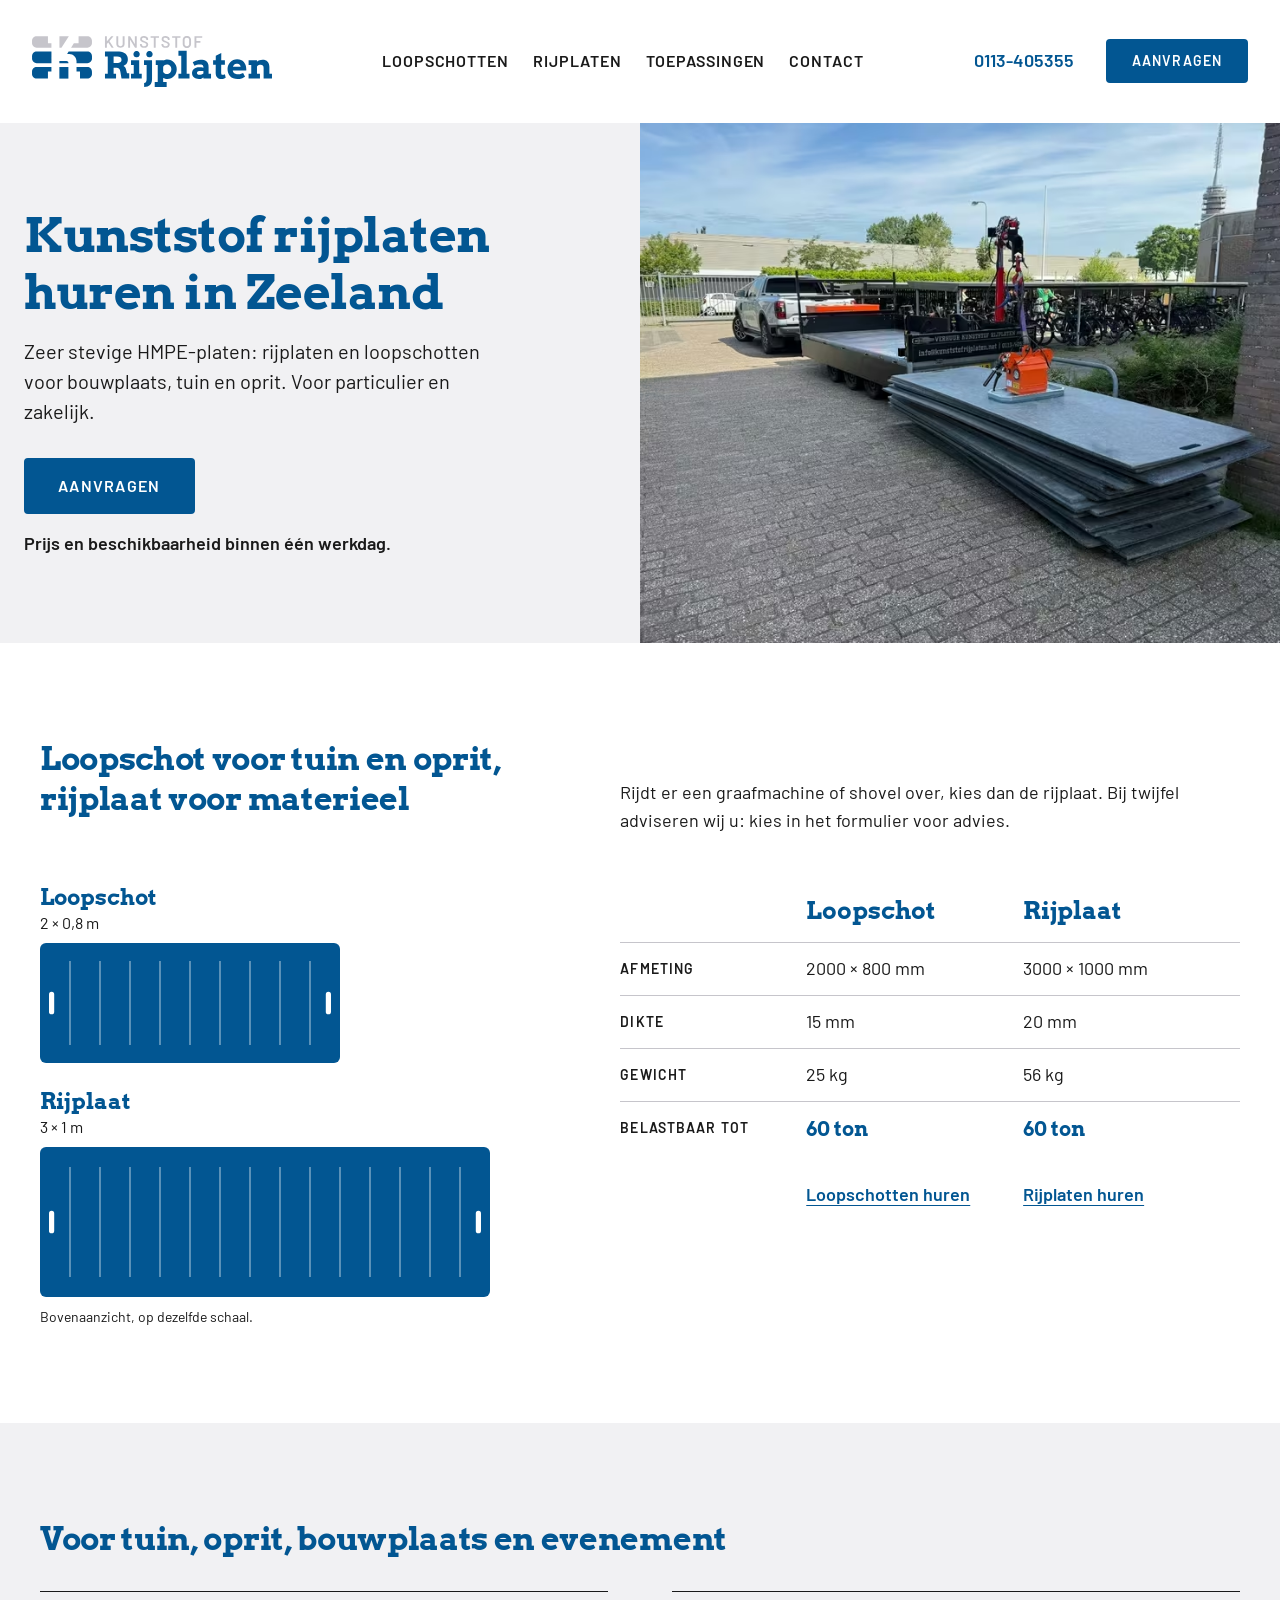
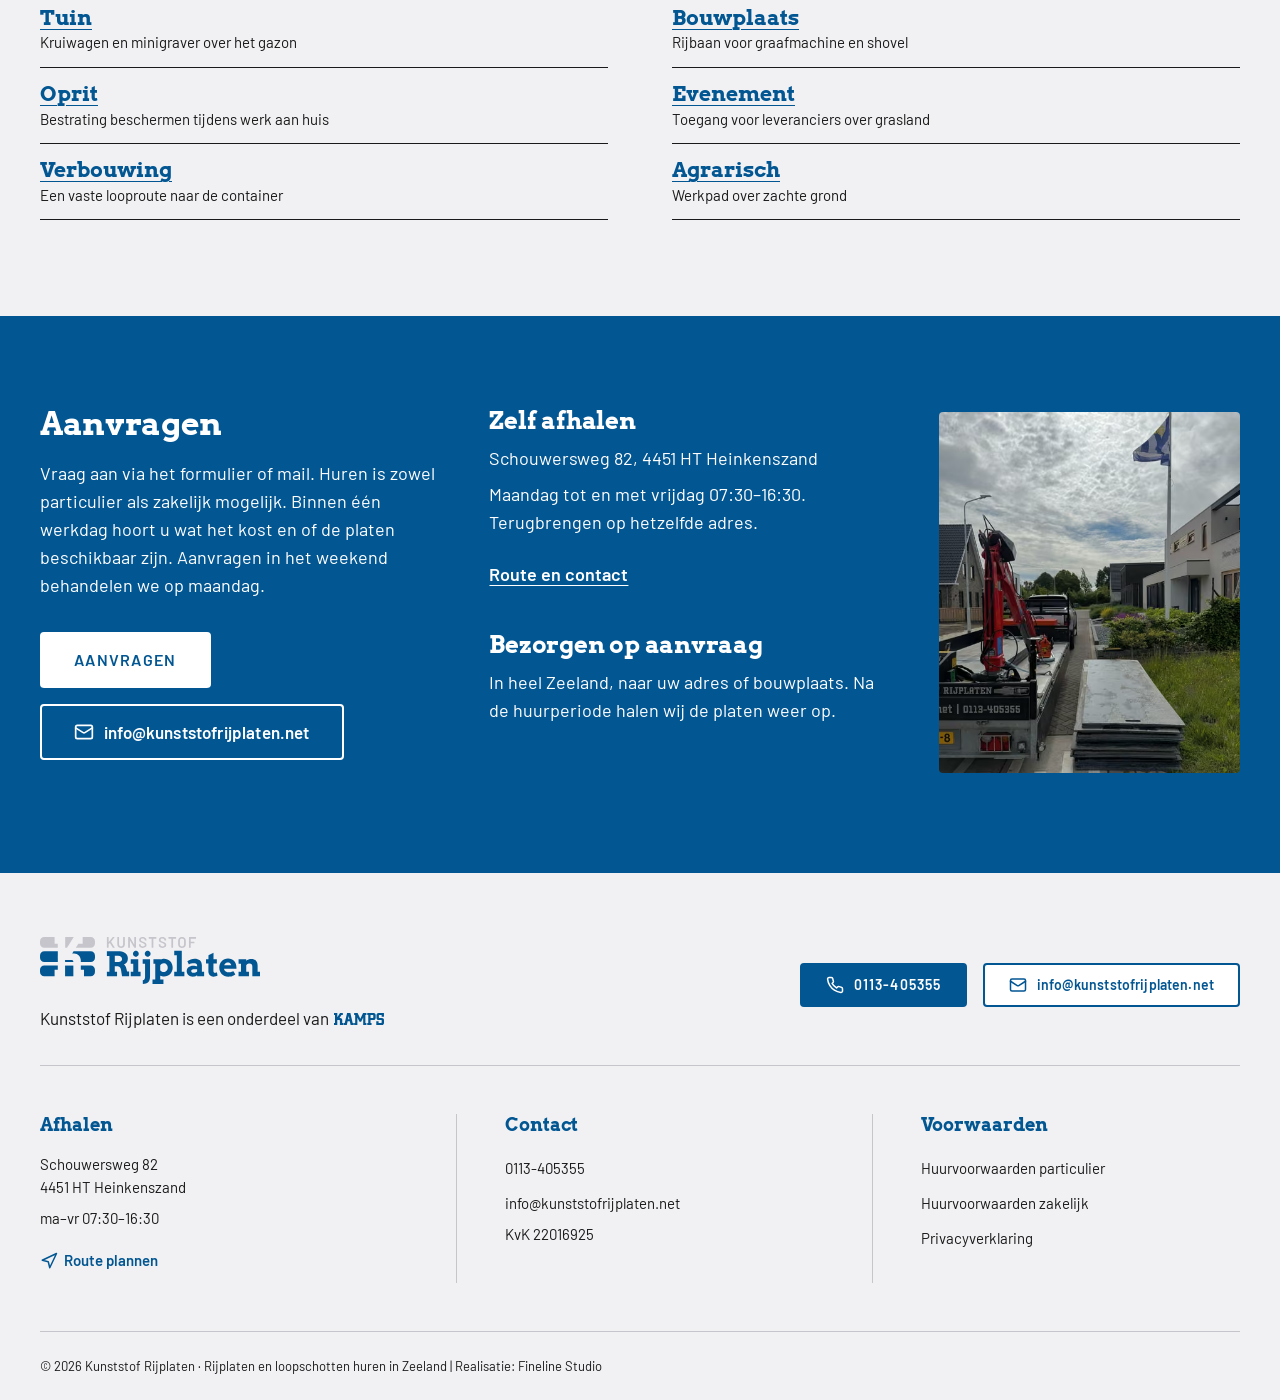
==== commit e2fc2515: "Telefoonnummer aanpassen" ====
--- a/index.html
+++ b/index.html
@@ -85,7 +85,7 @@
         <li><a href="contact.html">Contact</a></li>
       </ul>
     </nav>
-    <a class="kop__tel" href="tel:+31113405355"><span class="kop__nummer">0113 40 53 55</span> <span class="kop__tijden">ma–vr 07:30–16:30</span></a>
+    <a class="kop__tel" href="tel:+31113405355"><span class="kop__nummer">0113-405355</span> <span class="kop__tijden">ma–vr 07:30–16:30</span></a>
     <a class="knop kop__knop" href="aanvragen.html">Aanvragen</a>
   </div>
 </header>
@@ -212,7 +212,7 @@
         <p class="voet__kamps">Kunststof Rijplaten is een onderdeel <span class="geen-afbreking">van <a href="https://www.kampsstraalbedrijf.nl/"><img src="assets/logo/kamps-logo-blauw.svg" alt="Kamps" width="64" height="16" loading="lazy"></a></span></p>
       </div>
       <div class="voet__acties">
-        <a class="knop knop--ico" href="tel:+31113405355"><svg class="ico" viewBox="0 0 24 24" aria-hidden="true" focusable="false"><path d="M22 16.92v3a2 2 0 0 1-2.18 2 19.79 19.79 0 0 1-8.63-3.07 19.5 19.5 0 0 1-6-6 19.79 19.79 0 0 1-3.07-8.67A2 2 0 0 1 4.11 2h3a2 2 0 0 1 2 1.72c.13.96.36 1.9.7 2.81a2 2 0 0 1-.45 2.11L8.09 9.91a16 16 0 0 0 6 6l1.27-1.27a2 2 0 0 1 2.11-.45c.91.34 1.85.57 2.81.7A2 2 0 0 1 22 16.92Z"/></svg>0113 40 53 55</a>
+        <a class="knop knop--ico" href="tel:+31113405355"><svg class="ico" viewBox="0 0 24 24" aria-hidden="true" focusable="false"><path d="M22 16.92v3a2 2 0 0 1-2.18 2 19.79 19.79 0 0 1-8.63-3.07 19.5 19.5 0 0 1-6-6 19.79 19.79 0 0 1-3.07-8.67A2 2 0 0 1 4.11 2h3a2 2 0 0 1 2 1.72c.13.96.36 1.9.7 2.81a2 2 0 0 1-.45 2.11L8.09 9.91a16 16 0 0 0 6 6l1.27-1.27a2 2 0 0 1 2.11-.45c.91.34 1.85.57 2.81.7A2 2 0 0 1 22 16.92Z"/></svg>0113-405355</a>
         <a class="knop knop--secundair knop--ico knop--geen-hoofdletters" href="mailto:info@kunststofrijplaten.net"><svg class="ico" viewBox="0 0 24 24" aria-hidden="true" focusable="false"><rect x="2" y="4" width="20" height="16" rx="2"/><path d="m22 7-8.97 5.7a1.94 1.94 0 0 1-2.06 0L2 7"/></svg>info@kunststofrijplaten.net</a>
       </div>
     </div>
@@ -226,7 +226,7 @@
       <div>
         <h2>Contact</h2>
         <ul>
-          <li><a href="tel:+31113405355">0113 40 53 55</a></li>
+          <li><a href="tel:+31113405355">0113-405355</a></li>
           <li><a href="mailto:info@kunststofrijplaten.net">info@kunststofrijplaten.net</a></li>
           <li>KvK 22016925</li>
         </ul>
--- a/assets/css/stijl.css
+++ b/assets/css/stijl.css
@@ -806,6 +806,9 @@
   color: var(--kr-wit);
   font-size: 0.8125rem;
 }
+/* Datumvelden: geen foutmelding tijdens het typen, pas na het verlaten van het veld of bij verzenden. */
+input[type="date"]:focus:not([aria-invalid="true"]) { border-width: 2px; }
+input[type="date"]:focus:not([aria-invalid="true"]) ~ .fout { display: none; }
 
 .hp { position: absolute; left: -10000px; width: 1px; height: 1px; overflow: hidden; }
 
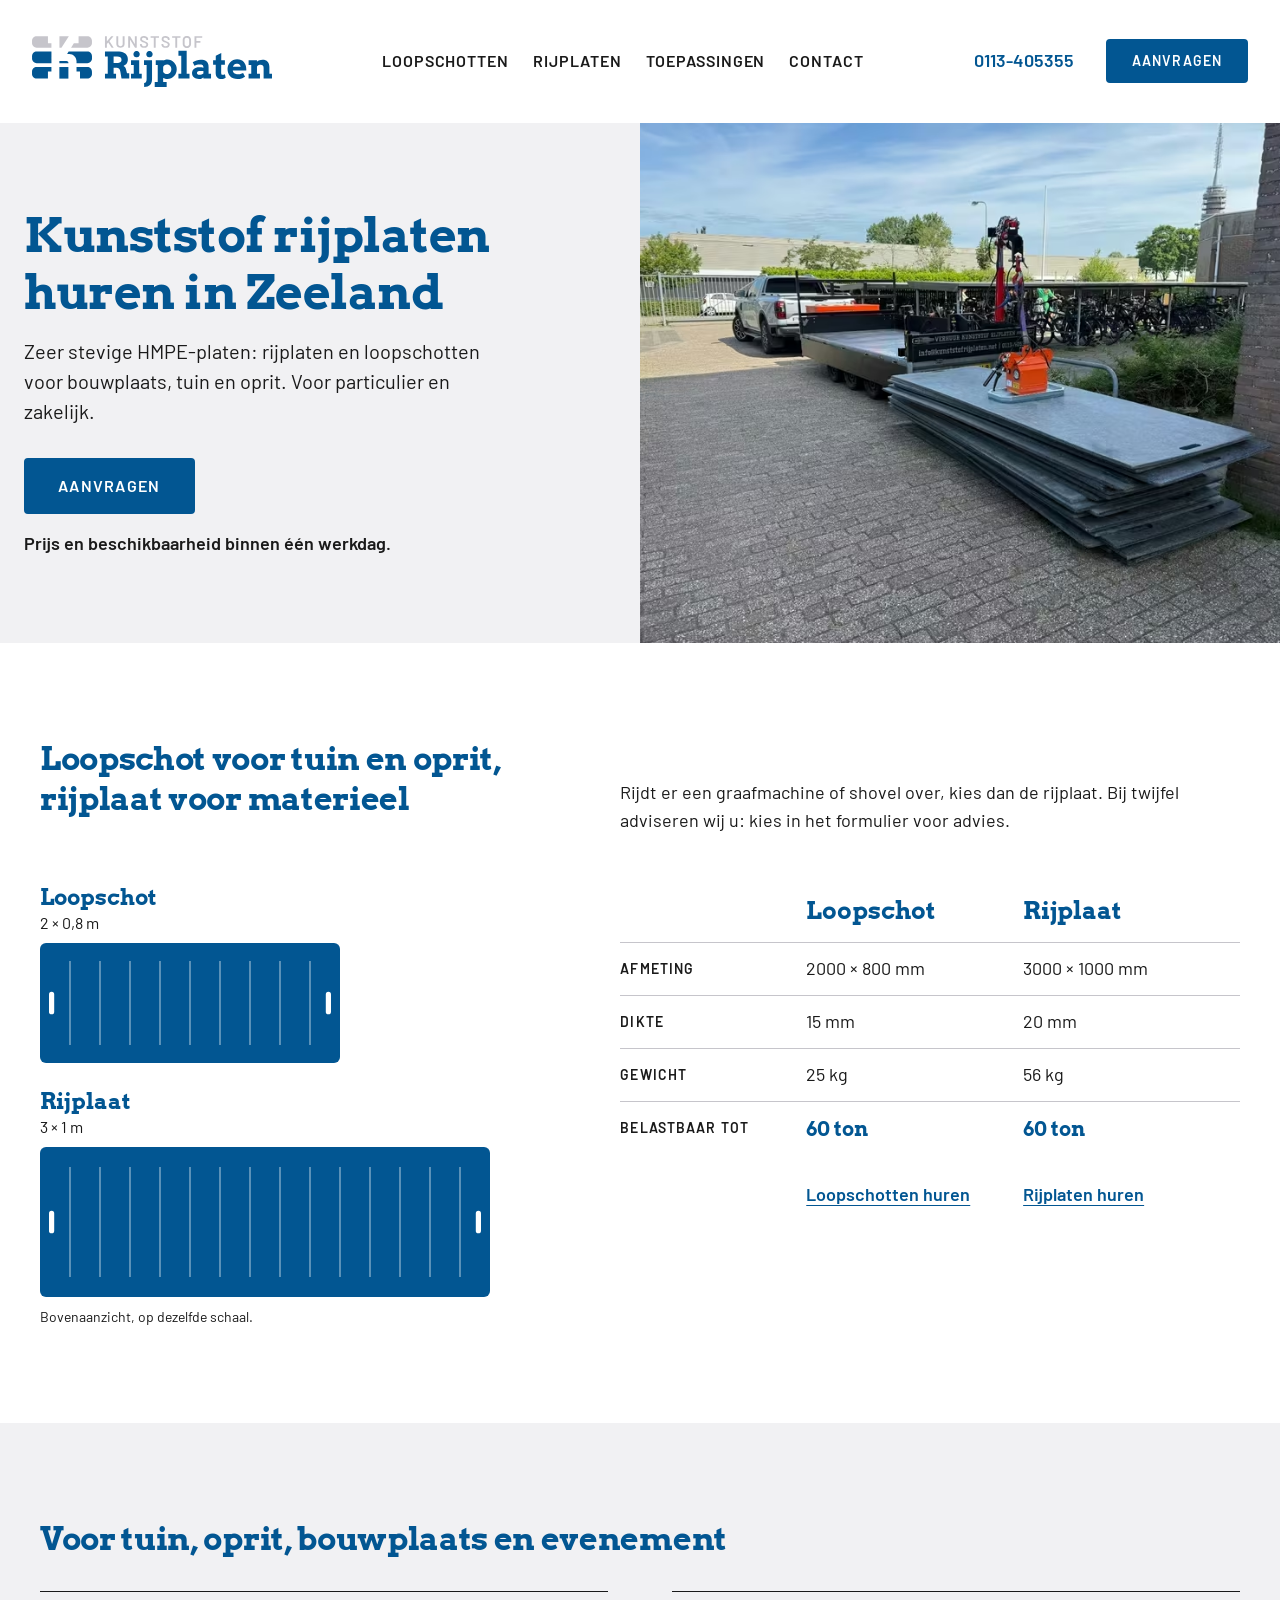
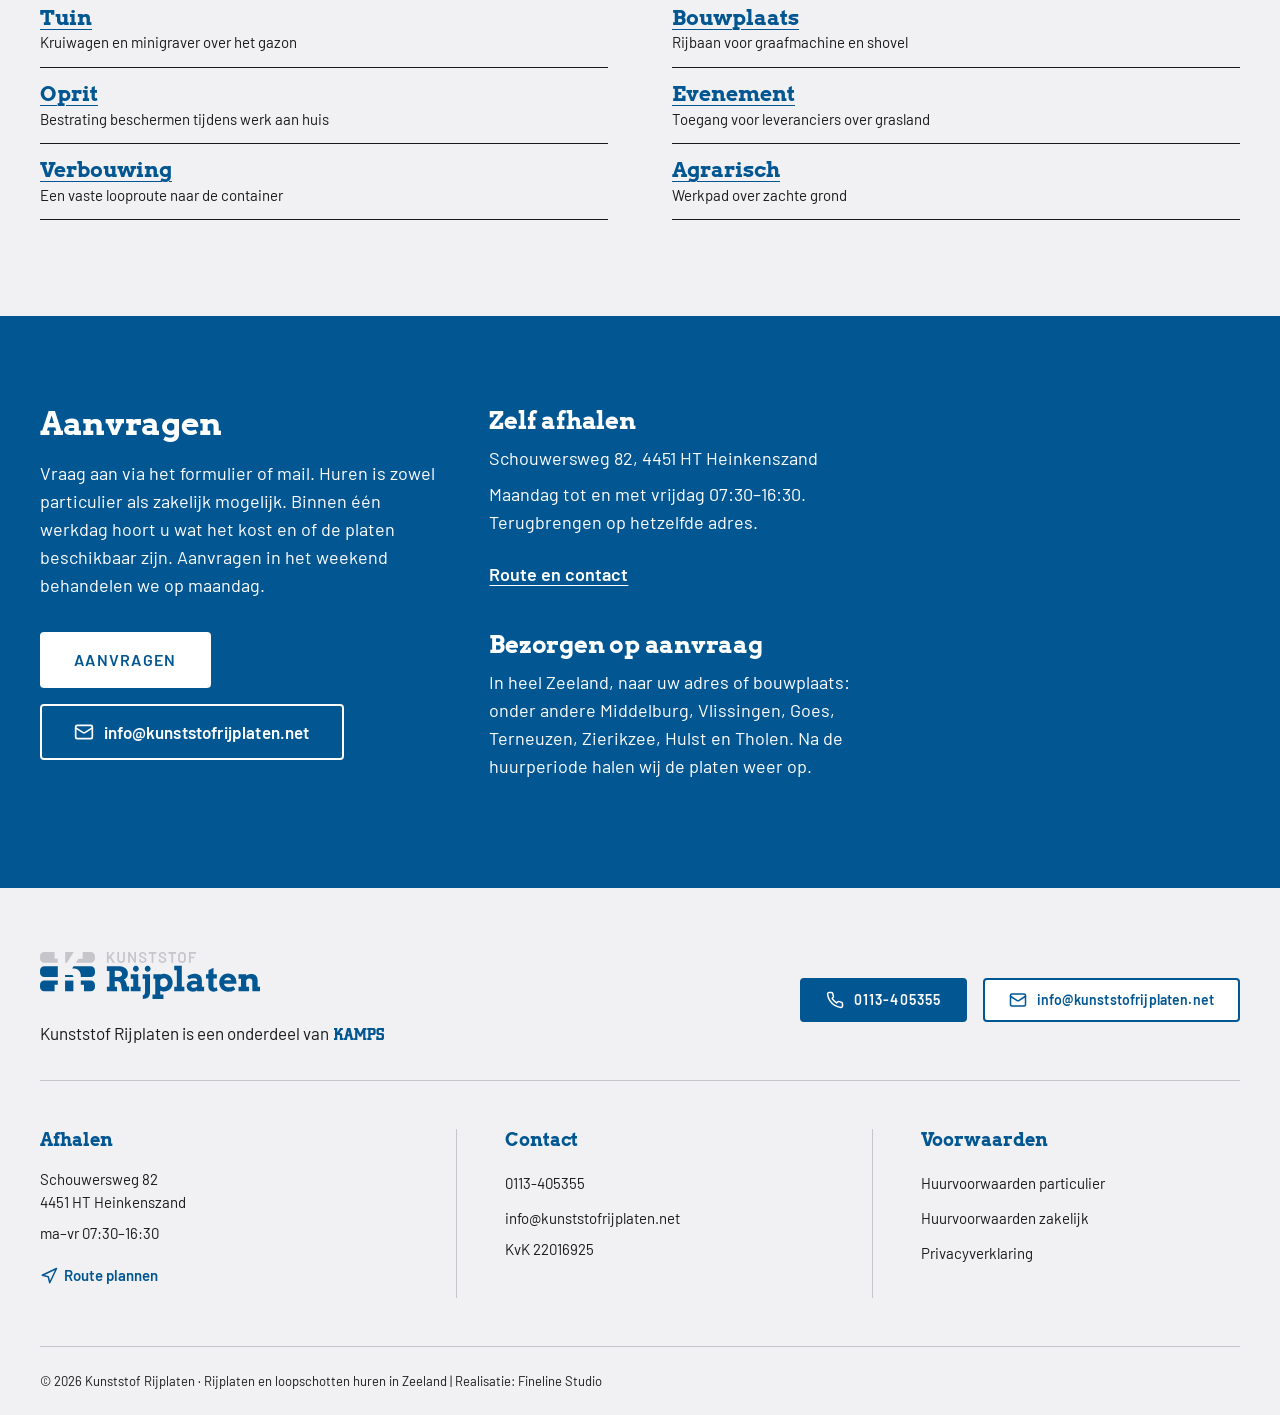
==== commit 9e9195eb: "SEO: Zeeland in titels, prijs-FAQ particulier, llms.txt" ====
--- a/index.html
+++ b/index.html
@@ -6,12 +6,12 @@
 <meta http-equiv="Content-Security-Policy" content="default-src 'self'; script-src 'self'; style-src 'self'; img-src 'self'; font-src 'self'; connect-src 'self' https://formspree.io; form-action https://formspree.io; base-uri 'self'; object-src 'none'; upgrade-insecure-requests">
 <meta name="referrer" content="strict-origin-when-cross-origin">
 <title>Kunststof rijplaten huren in Zeeland | Kunststof Rijplaten</title>
-<meta name="description" content="Rijplaten en loopschotten huren in Zeeland. Bezorgen of afhalen in Heinkenszand. Prijs en beschikbaarheid binnen één werkdag.">
+<meta name="description" content="Rijplaten en loopschotten huren in Zeeland, voor particulier en zakelijk. Bezorgen of afhalen in Heinkenszand. Prijs en beschikbaarheid binnen één werkdag.">
 <link rel="canonical" href="https://www.kunststofrijplaten.net/">
 <meta property="og:type" content="website">
 <meta property="og:url" content="https://www.kunststofrijplaten.net/">
 <meta property="og:title" content="Kunststof rijplaten huren in Zeeland | Kunststof Rijplaten">
-<meta property="og:description" content="Rijplaten en loopschotten huren in Zeeland. Bezorgen of afhalen in Heinkenszand. Prijs en beschikbaarheid binnen één werkdag.">
+<meta property="og:description" content="Rijplaten en loopschotten huren in Zeeland, voor particulier en zakelijk. Bezorgen of afhalen in Heinkenszand. Prijs en beschikbaarheid binnen één werkdag.">
 <meta property="og:image" content="https://www.kunststofrijplaten.net/assets/foto/deel.jpg">
 <meta property="og:image:width" content="1200">
 <meta property="og:image:height" content="630">
@@ -28,6 +28,7 @@
   "@type": "LocalBusiness",
   "@id": "https://www.kunststofrijplaten.net/#bedrijf",
   "name": "Kunststof Rijplaten",
+  "description": "Verhuur van kunststof rijplaten en loopschotten in Zeeland. Afhalen in Heinkenszand of bezorgen in heel Zeeland. Onderdeel van Kamps Straalbedrijf.",
   "url": "https://www.kunststofrijplaten.net/",
   "logo": "https://www.kunststofrijplaten.net/assets/logo/kunststof-rijplaten-logo-primair.svg",
   "image": "https://www.kunststofrijplaten.net/assets/foto/deel.jpg",
@@ -46,7 +47,11 @@
     "longitude": 3.8165
   },
   "hasMap": "https://www.google.com/maps/search/?api=1&query=Kunststof%20Rijplaten%2C%20Schouwersweg%2082%2C%204451%20HT%20Heinkenszand",
-  "sameAs": ["https://www.google.com/search?kgmid=/g/11zyfml3zk"],
+  "sameAs": [
+    "https://www.google.com/search?kgmid=/g/11zyfml3zk",
+    "https://www.kampsstraalbedrijf.nl/"
+  ],
+  "knowsAbout": ["Kunststof rijplaten", "Loopschotten", "Grondplaten", "Rijbaanplaten", "Bodemplaten", "Loopplaten", "Grondbescherming", "HMPE"],
   "areaServed": {
     "@type": "AdministrativeArea",
     "name": "Zeeland"
@@ -61,7 +66,8 @@
   ],
   "parentOrganization": {
     "@type": "Organization",
-    "name": "Kamps"
+    "name": "Kamps Straalbedrijf",
+    "url": "https://www.kampsstraalbedrijf.nl/"
   }
 }
 </script>
@@ -194,7 +200,7 @@
       <p>Maandag tot en met vrijdag 07:30–16:30. Terugbrengen op hetzelfde adres.</p>
       <a class="link-los" href="contact.html#afhalen">Route en contact</a>
       <h2>Bezorgen op aanvraag</h2>
-      <p>In heel Zeeland, naar uw adres of bouwplaats. Na de huurperiode halen wij de platen weer op.</p>
+      <p>In heel Zeeland, naar uw adres of bouwplaats: onder andere Middelburg, Vlissingen, Goes, Terneuzen, Zierikzee, Hulst en Tholen. Na de huurperiode halen wij de platen weer op.</p>
     </div>
     <figure class="eind__foto">
       <picture class="foto"><source type="image/avif" srcset="assets/foto/bezorging-480.avif 480w, assets/foto/bezorging-800.avif 800w, assets/foto/bezorging-1200.avif 1200w" sizes="(min-width: 900px) 360px, 100vw"><img src="assets/foto/bezorging-480.jpg" srcset="assets/foto/bezorging-480.jpg 480w, assets/foto/bezorging-800.jpg 800w, assets/foto/bezorging-1200.jpg 1200w" sizes="(min-width: 900px) 360px, 100vw" width="1200" height="1440" alt="Stapel rijplaten naast de oprit van een nieuwbouwwoning, met de aanhanger en een Zeeuwse vlag." loading="lazy" decoding="async"></picture>
